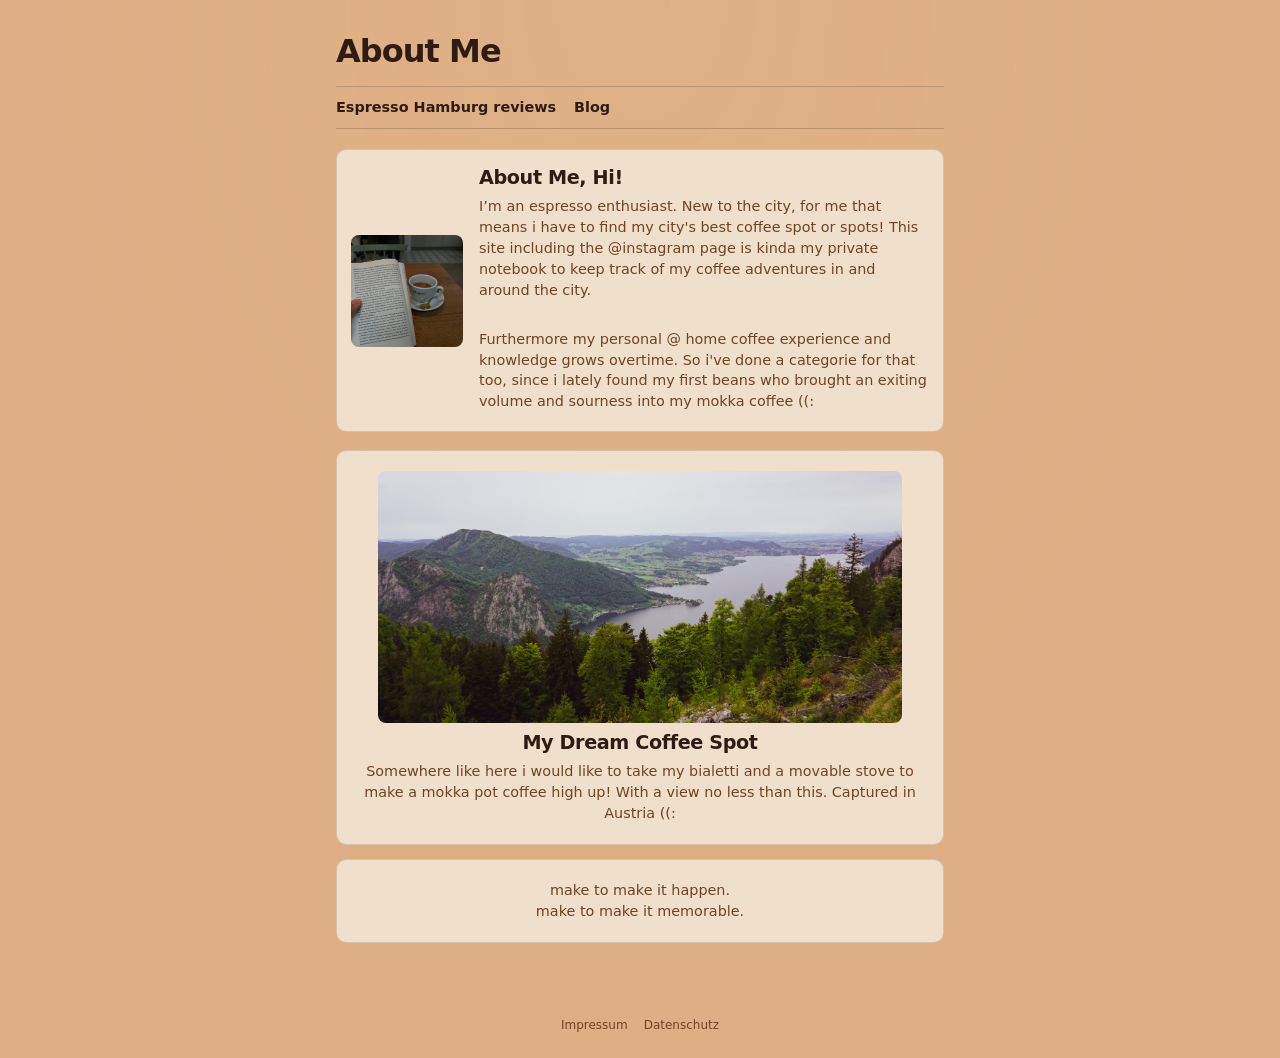
==== about.html @ 56ede1f7 "002 Big Boost, real progress" ====
<!DOCTYPE html>
<html lang="en">
<head>
<meta charset="utf-8">
<meta name="viewport" content="width=device-width, initial-scale=1, viewport-fit=cover">
<title>About Me · Espresso Hamburg reviews</title>
<link rel="stylesheet" href="assets/css/styles.css">
</head>
<body>
<main>
<header class="site-header">
<h1>About Me</h1>
<nav class="site-nav" aria-label="Main navigation">
<a href="index.html">Espresso Hamburg reviews</a>
<a href="blog.html">Blog</a>
</nav>
</header>

<section class="about-intro">
<img src="/assets/reviews/IMG_2531.JPG">
<div>
<h2>About Me, Hi!</h2>
<p>I’m an espresso enthusiast. New to the city, for me that means i have to find my city's best coffee spot or spots! This site including the @instagram page is kinda my private notebook to keep track of my coffee adventures in and around the city.</p>
<br><p>Furthermore my personal @ home coffee experience and knowledge grows overtime. So i've done a categorie for that too, since i lately found my first beans who brought an exiting volume and sourness into my mokka coffee ((:</p>
</div>
</section>

<section class="info-section">
<center><img src="/assets/reviews/IMG_4973 3.JPG">
<div>
<h2>My Dream Coffee Spot</h2>
<p>Somewhere like here i would like to take my bialetti and a movable stove to make a mokka pot coffee high up! With a view no less than this. Captured in Austria ((: </p></center>
</section>

<center>
<section class="info-section">
    <p> make to make it happen.<br> make to make it memorable.</p>
</section>
</center>

</main>
<footer class="site-footer">
<a href="impressum.html">Impressum</a>
<a href="datenschutz.html">Datenschutz</a>
</footer>
</body>
</html>
---- assets/css/styles.css ----
:root {
  color-scheme: light;
  --bg: #deaf84;
  --card: #f0dfca;
  --card-raised: #f6eadb;
  --ink: #2f1b12;
  --mute: #714423;
  --line: #97704f;
  --accent: #714423;
  --accent-soft: #e7d0b5;
  --crema: #43392f;
  --on: #f6eadb;

  box-sizing: border-box;
  padding-top: env(safe-area-inset-top, 0px);
  padding-bottom: env(safe-area-inset-bottom, 0px);
}

@media (prefers-color-scheme: dark) {
  :root:not([data-theme="light"]) {
    color-scheme: dark;
    --bg: #2f1b12;
    --card: #f0dfca;
    --card-raised: #f6eadb;
    --ink: #f0d8bf;
    --mute: #deaf84;
    --line: #714423;
    --accent: #deaf84;
    --accent-soft: #e7d0b5;
    --crema: #deaf84;
    --on: #2f1b12;
  }
}

:root[data-theme="dark"] {
  color-scheme: dark;
  --bg: #2f1b12;
  --card: #f0dfca;
  --card-raised: #f6eadb;
  --ink: #f0d8bf;
  --mute: #deaf84;
  --line: #714423;
  --accent: #deaf84;
  --accent-soft: #e7d0b5;
  --crema: #deaf84;
  --on: #2f1b12;
}

@media (prefers-color-scheme: dark) {
  :root:not([data-theme="light"]) :is(section, .about-intro) {
    --ink: #2f1b12;
    --mute: #714423;
    --line: #97704f;
    --accent: #714423;
    --accent-soft: #e7d0b5;
    --crema: #43392f;
    --on: #f6eadb;
    color: var(--ink);
  }
}

:root[data-theme="dark"] :is(section, .about-intro) {
  --ink: #2f1b12;
  --mute: #714423;
  --line: #97704f;
  --accent: #714423;
  --accent-soft: #e7d0b5;
  --crema: #43392f;
  --on: #f6eadb;
  color: var(--ink);
}

/* Base layout */
html {
  scroll-padding-top: env(safe-area-inset-top, 0px);
}

* {
  box-sizing: border-box;
}

body {
  position: relative;
  isolation: isolate;
  margin: 0;
  background: var(--bg);
  color: var(--ink);
  font-family:
    system-ui, -apple-system, BlinkMacSystemFont, "Segoe UI", sans-serif;
  line-height: 1.45;
}

body::before {
  position: fixed;
  z-index: -1;
  inset: 0;
  background: radial-gradient(
    ellipse at 50% 0%,
    rgb(240 216 191 / 28%),
    transparent 68%
  );
  content: "";
  opacity: 0.2;
  pointer-events: none;
  animation: background-breathe 3s ease-in-out infinite alternate;
}

@keyframes background-breathe {
  from {
    opacity: 0.15;
  }

  to {
    opacity: 0.95;
  }
}

@media (prefers-reduced-motion: reduce) {
  body::before {
    animation: none;
    opacity: 0.55;
  }
}

main {
  max-width: 640px;
  margin: 0 auto;
  padding: 20px 16px 60px;
}

h1 {
  margin: 8px 0 4px;
  font-size: clamp(1.7rem, 7vw, 2rem);
  font-weight: 600;
  letter-spacing: -0.03em;
}

.typing-title {
  position: relative;
  color: color-mix(in srgb, var(--ink) 38%, var(--bg));
}

.typing-title-reveal {
  position: absolute;
  inset: 0;
  color: var(--ink);
}

.typing-title-reveal span {
  opacity: 0;
  animation: title-word-lighten 1.3s ease-out forwards;
}

.typing-title-reveal span + span::before {
  content: " ";
  white-space: pre;
}

.typing-title-reveal span:nth-child(2) {
  animation-delay: 1.3s;
}

.typing-title-reveal span:nth-child(3) {
  animation-delay: 2.6s;
}

@keyframes title-word-lighten {
  0% {
    opacity: 0;
  }

  61.5%,
  100% {
    opacity: 1;
  }
}

@media (prefers-reduced-motion: reduce) {
  .typing-title {
    color: var(--ink);
  }

  .typing-title-reveal {
    color: var(--ink);
  }

  .typing-title-reveal span {
    animation: none;
    opacity: 1;
  }
}

.site-header {
  margin-bottom: 20px;
}

.site-nav {
  display: flex;
  flex-wrap: wrap;
  gap: 6px 18px;
  margin-top: 12px;
  padding: 10px 0;
  border-top: 1px solid rgb(67 57 47 / 24%);
  border-bottom: 1px solid rgb(67 57 47 / 24%);
}

.site-nav a,
.text-link {
  color: var(--ink);
  font-size: 0.9rem;
  font-weight: 600;
  text-decoration-color: transparent;
  text-underline-offset: 3px;
}

.site-nav a:hover,
.text-link:hover {
  text-decoration-color: currentColor;
}

.about-intro {
  display: flex;
  align-items: center;
  gap: 16px;
  margin-bottom: 18px;
  padding: 14px;
  border: 1px solid rgb(67 57 47 / 18%);
  border-radius: 10px;
  background: var(--card);
}

.about-intro img {
  flex: 0 0 112px;
  width: 112px;
  height: 112px;
  border-radius: 8px;
  object-fit: cover;
}

.about-intro h2 {
  margin-bottom: 4px;
}

.about-intro p {
  margin: 0 0 5px;
  color: var(--mute);
  font-size: 0.9rem;
}

.info-section img {
  flex: 0 0 84px;
  width: 524px;
  height: 252px;
  border-radius: 8px;
  object-fit: cover;
}

.info-section h2 {
  margin-bottom: 4px;
}

.info-section p {
  margin: 0 0 5px;
  color: var(--mute);
  font-size: 0.9rem;
}

.info-section {
  scroll-margin-top: 16px;
}

.info-section p:last-child {
  margin-bottom: 0;
}

.blog-post {
  margin-bottom: 14px;
}

.blog-post:last-child {
  margin-bottom: 0;
}

.blog-post h2 {
  margin-bottom: 4px;
}

.blog-subheading {
  margin: 0 0 14px;
  color: var(--mute);
  font-size: 1rem;
  font-style: italic;
  font-weight: 600;
}

.blog-image {
  display: block;
  width: 100%;
  max-height: 460px;
  margin: 0 0 16px;
  border-radius: 8px;
  object-fit: cover;
}

.blog-copy p:last-child {
  margin-bottom: 0;
}

.blog-byline {
  display: flex;
  flex-wrap: wrap;
  justify-content: space-between;
  gap: 8px 16px;
  margin-top: 20px;
  padding-top: 10px;
  border-top: 1px solid rgb(67 57 47 / 20%);
  color: var(--mute);
  font-size: 0.85rem;
}

.site-footer {
  display: flex;
  justify-content: center;
  gap: 16px;
  max-width: 640px;
  margin: 0 auto;
  padding: 0 16px 24px;
}

.site-footer a {
  color: var(--mute);
  font-size: 0.75rem;
  text-decoration-color: transparent;
  text-underline-offset: 3px;
}

.site-footer a:hover {
  color: var(--ink);
  text-decoration-color: currentColor;
}

.sub {
  margin: 0 0 20px;
  color: var(--mute);
}

.status {
  min-height: 1.45em;
  margin: -12px 0 12px;
  color: var(--mute);
  font-size: 0.9rem;
}

.status.error {
  color: #a32924;
}

section {
  margin-bottom: 14px;
  padding: 20px;
  border: 1px solid rgb(67 57 47 / 18%);
  border-radius: 10px;
  background: var(--card);
}

h2 {
  margin: 0 0 5px;
  font-size: 1.2rem;
  font-weight: 700;
  letter-spacing: -0.02em;
}

.w {
  color: var(--mute);
  font-size: 0.85rem;
  font-weight: 400;
}

/* Café details and rating controls */
label.f {
  display: block;
  margin-bottom: 10px;
  color: var(--mute);
  font-size: 0.85rem;
}

input[type="text"],
input[type="date"],
input[type="number"],
textarea {
  width: 100%;
  margin-top: 4px;
  padding: 9px 10px;
  border: 1px solid var(--line);
  border-radius: 8px;
  background: var(--bg);
  color: var(--ink);
  font: inherit;
}

.review-image {
  display: block;
  width: 100%;
  max-height: 420px;
  margin: 10px 0;
  border-radius: 10px;
  object-fit: cover;
}

.comparison-heading {
  margin-top: 18px;
}

.review-list {
  max-height: 24rem;
  overflow-y: auto;
  overscroll-behavior: contain;
  padding-right: 8px;
  scrollbar-color: var(--line) transparent;
}

.compare-picker {
  margin-top: 10px;
}

.compare-hint {
  margin: 0 0 8px;
  color: var(--mute);
  font-size: 0.85rem;
}

.compare-options {
  display: grid;
  gap: 1px;
  max-height: 14rem;
  overflow-y: auto;
  border: 1px solid var(--line);
  border-radius: 8px;
  background: var(--line);
  overscroll-behavior: contain;
  scrollbar-color: var(--line) transparent;
}

.compare-option {
  display: flex;
  align-items: center;
  gap: 9px;
  min-width: 0;
  padding: 8px 10px;
  background: var(--card-raised);
  cursor: pointer;
  font-size: 0.9rem;
}

.compare-option input {
  appearance: none;
  flex: 0 0 auto;
  width: 18px;
  height: 18px;
  margin: 0;
  border: 1px solid var(--line);
  border-radius: 50%;
  background: var(--card);
  cursor: pointer;
}

.compare-option input:checked {
  border-color: var(--accent);
  background: radial-gradient(circle, var(--on) 0 30%, transparent 36%),
    var(--accent);
}

.compare-option input:focus-visible {
  outline: 2px solid var(--crema);
  outline-offset: 2px;
}

.compare-name {
  flex: 1;
  overflow: hidden;
  text-overflow: ellipsis;
  white-space: nowrap;
}

.compare-detail {
  color: var(--mute);
  font-size: 0.8rem;
  font-variant-numeric: tabular-nums;
  white-space: nowrap;
}

.compare-actions {
  display: flex;
  align-items: center;
  justify-content: space-between;
  gap: 12px;
  margin-top: 10px;
}

.compare-count {
  color: var(--mute);
  font-size: 0.8rem;
}

.compare-button {
  padding: 8px 12px;
  font-size: 0.85rem;
}

.compare-button:disabled {
  opacity: 0.5;
  cursor: not-allowed;
}

[hidden] {
  display: none !important;
}

.row2 {
  display: grid;
  grid-template-columns: 1fr 1fr;
  gap: 10px;
}

.crit {
  padding: 10px 0;
  border-top: 1px solid var(--line);
}

.crit:first-of-type {
  border-top: 0;
}

.crit .n {
  font-weight: 600;
}

.crit .h {
  color: var(--mute);
  font-size: 0.8rem;
}

.scale {
  display: grid;
  grid-template-columns: repeat(5, 1fr);
  gap: 6px;
  margin-top: 6px;
}

.scale button,
.yn button {
  padding: 9px 0;
  border: 1px solid var(--line);
  border-radius: 8px;
  background: var(--bg);
  color: var(--ink);
  cursor: pointer;
  font: inherit;
}

.scale button[aria-pressed="true"],
.yn button[aria-pressed="true"] {
  border-color: var(--accent);
  background: var(--accent);
  color: var(--on);
  font-weight: 600;
}

.yn {
  display: grid;
  grid-template-columns: 1fr 1fr;
  gap: 6px;
  margin-top: 6px;
}

button:focus-visible,
input:focus-visible,
textarea:focus-visible {
  outline: 3px solid var(--crema);
  outline-offset: 2px;
}

/* Score and actions */
.total {
  position: sticky;
  bottom: calc(8px + env(safe-area-inset-bottom, 0px));
  display: flex;
  align-items: center;
  justify-content: space-between;
  gap: 12px;
  margin: 0 0 14px;
  padding: 12px 16px;
  border-radius: 14px;
  background: var(--ink);
  color: var(--bg);
}

.total b {
  color: var(--crema);
  font-size: 2rem;
  font-weight: 800;
}

.total span {
  font-size: 0.85rem;
}

.act {
  padding: 10px 14px;
  border: 0;
  border-radius: 8px;
  background: var(--crema);
  color: #1c1b1a;
  cursor: pointer;
  font: inherit;
  font-weight: 600;
}

.ghost {
  padding: 6px 10px;
  border: 1px solid var(--line);
  background: transparent;
  color: var(--mute);
  font-size: 0.8rem;
  font-weight: 400;
}

/* Saved cafés and reports */
.entry {
  display: flex;
  align-items: center;
  gap: 12px;
  padding: 10px 0;
  border-top: 1px solid var(--line);
}

.entry:first-child {
  border-top: 0;
}

.sc {
  flex: 0 0 4.5em;
  color: var(--accent);
  font-size: 1rem;
  font-variant-numeric: tabular-nums;
  font-weight: 650;
}

.entry .m {
  flex: 1;
  min-width: 0;
}

.entry .m div:first-child {
  font-weight: 600;
}

.entry .m div + div {
  color: var(--mute);
  font-size: 0.85rem;
}

.empty {
  color: var(--mute);
}

details.entry {
  display: block;
  padding: 0;
  border-top: 1px solid var(--line);
}

details.entry:first-child {
  border-top: 0;
}

details.entry > summary {
  display: flex;
  align-items: center;
  gap: 10px;
  padding: 8px 0;
  cursor: pointer;
  list-style: none;
}

details.entry > summary::-webkit-details-marker {
  display: none;
}

.rep {
  padding: 4px 0 14px;
}

.gh {
  display: flex;
  justify-content: space-between;
  margin-top: 12px;
  font-weight: 600;
}

.bar {
  height: 6px;
  margin: 4px 0 6px;
  border-radius: 3px;
  background: var(--line);
}

.bar i {
  display: block;
  height: 100%;
  border-radius: 3px;
  background: var(--accent);
}

.ln {
  display: flex;
  justify-content: space-between;
  padding: 2px 0;
  color: var(--mute);
  font-size: 0.9rem;
}

.ln b {
  color: var(--ink);
  font-weight: 600;
}

/* Café comparison table */
.tw {
  max-width: 100%;
  margin-top: 8px;
  padding-bottom: 4px;
  overflow-x: auto;
  scrollbar-color: var(--line) transparent;
}

table {
  min-width: 100%;
  border-collapse: collapse;
  font-size: 0.85rem;
}

th,
td {
  padding: 9px 11px;
  border-bottom: 1px solid rgb(67 57 47 / 16%);
  text-align: center;
  white-space: nowrap;
}

th {
  background: var(--card-raised);
  color: var(--mute);
  font-size: 0.8rem;
  font-weight: 600;
}

td {
  background: var(--card-raised);
}

th:first-child,
td:first-child {
  position: sticky;
  left: 0;
  text-align: left;
}

th:first-child {
  background: var(--card-raised);
}

td:first-child {
  font-weight: 500;
}

tr.g td {
  background: var(--accent-soft);
  color: var(--ink);
  font-weight: 600;
}

tr:last-child td {
  border-bottom: 0;
}

@media (max-width: 520px) {
  section {
    padding: 16px;
    border-radius: 8px;
  }

  .about-intro {
    align-items: flex-start;
    gap: 12px;
  }

  .about-intro img {
    flex-basis: 68px;
    width: 68px;
    height: 68px;
  }

  th,
  td {
    padding: 8px 9px;
  }
}
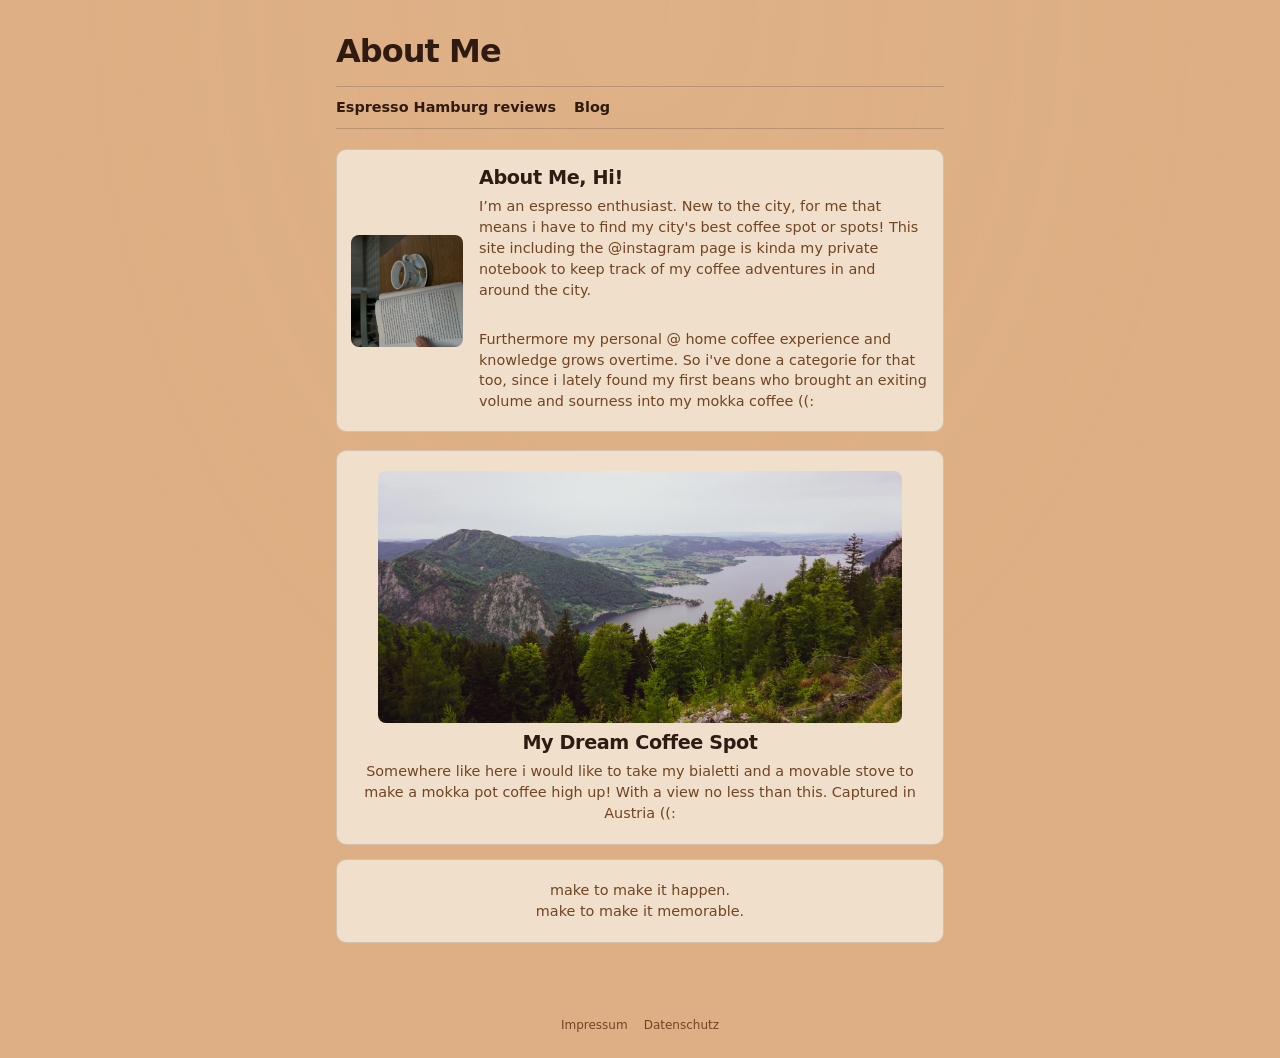
==== commit 7e169f5b: "003 - evolving big time, getting there a first version for public" ====
--- a/about.html
+++ b/about.html
@@ -17,7 +17,7 @@
 </header>
 
 <section class="about-intro">
-<img src="/assets/reviews/IMG_2531.JPG">
+<img src="/assets/reviews/IMG_2531.webp">
 <div>
 <h2>About Me, Hi!</h2>
 <p>I’m an espresso enthusiast. New to the city, for me that means i have to find my city's best coffee spot or spots! This site including the @instagram page is kinda my private notebook to keep track of my coffee adventures in and around the city.</p>
@@ -26,7 +26,7 @@
 </section>
 
 <section class="info-section">
-<center><img src="/assets/reviews/IMG_4973 3.JPG">
+<center><img src="/assets/reviews/IMG_4973 3.webp">
 <div>
 <h2>My Dream Coffee Spot</h2>
 <p>Somewhere like here i would like to take my bialetti and a movable stove to make a mokka pot coffee high up! With a view no less than this. Captured in Austria ((: </p></center>
--- a/assets/css/styles.css
+++ b/assets/css/styles.css
@@ -218,6 +218,21 @@
   text-decoration-color: currentColor;
 }
 
+.disclaimer {
+  margin-bottom: 12px;
+  padding: 9px 12px;
+  border: 1px solid rgb(67 57 47 / 18%);
+  border-radius: 8px;
+  background: var(--card);
+}
+
+.disclaimer p {
+  margin: 0;
+  color: #714423;
+  font-size: 0.82rem;
+  text-align: center;
+}
+
 .about-intro {
   display: flex;
   align-items: center;
@@ -274,11 +289,27 @@
 }
 
 .blog-post {
+  position: relative;
   margin-bottom: 14px;
+  padding-bottom: 24px;
+}
+
+.blog-post::after {
+  position: absolute;
+  right: 20%;
+  bottom: 0;
+  left: 20%;
+  border-top: 3px double var(--accent);
+  content: "";
 }
 
 .blog-post:last-child {
   margin-bottom: 0;
+  padding-bottom: 0;
+}
+
+.blog-post:last-child::after {
+  display: none;
 }
 
 .blog-post h2 {
@@ -300,6 +331,61 @@
   margin: 0 0 16px;
   border-radius: 8px;
   object-fit: cover;
+}
+
+.blog-gallery {
+  overflow: hidden;
+  background: #fff;
+  touch-action: pan-y;
+}
+
+.blog-gallery-track {
+  display: flex;
+  width: 100%;
+  transition: transform 900ms cubic-bezier(0.45, 0, 0.2, 1);
+  will-change: transform;
+}
+
+.blog-gallery-track.no-transition {
+  transition: none;
+}
+
+.blog-gallery:focus-visible {
+  outline: 2px solid var(--accent);
+  outline-offset: 3px;
+}
+
+.blog-gallery-slide {
+  flex: 0 0 100%;
+}
+
+.blog-gallery .blog-gallery-image {
+  display: block;
+  width: 100%;
+  height: auto;
+  max-height: 460px;
+  margin: 0 auto;
+  border-radius: 8px 8px 0 0;
+  object-fit: contain;
+}
+
+.blog-gallery-controls {
+  display: flex;
+  align-items: center;
+  justify-content: center;
+  margin-bottom: 16px;
+}
+
+.blog-gallery-count {
+  color: var(--mute);
+  font-size: 0.9rem;
+  font-variant-numeric: tabular-nums;
+}
+
+@media (prefers-reduced-motion: reduce) {
+  .blog-gallery-track {
+    transition: none;
+  }
 }
 
 .blog-copy p:last-child {
@@ -400,9 +486,9 @@
 
 .review-image {
   display: block;
-  width: 100%;
-  max-height: 420px;
-  margin: 10px 0;
+  width: min(100%, 240px);
+  aspect-ratio: 3 / 4;
+  margin: 10px auto;
   border-radius: 10px;
   object-fit: cover;
 }
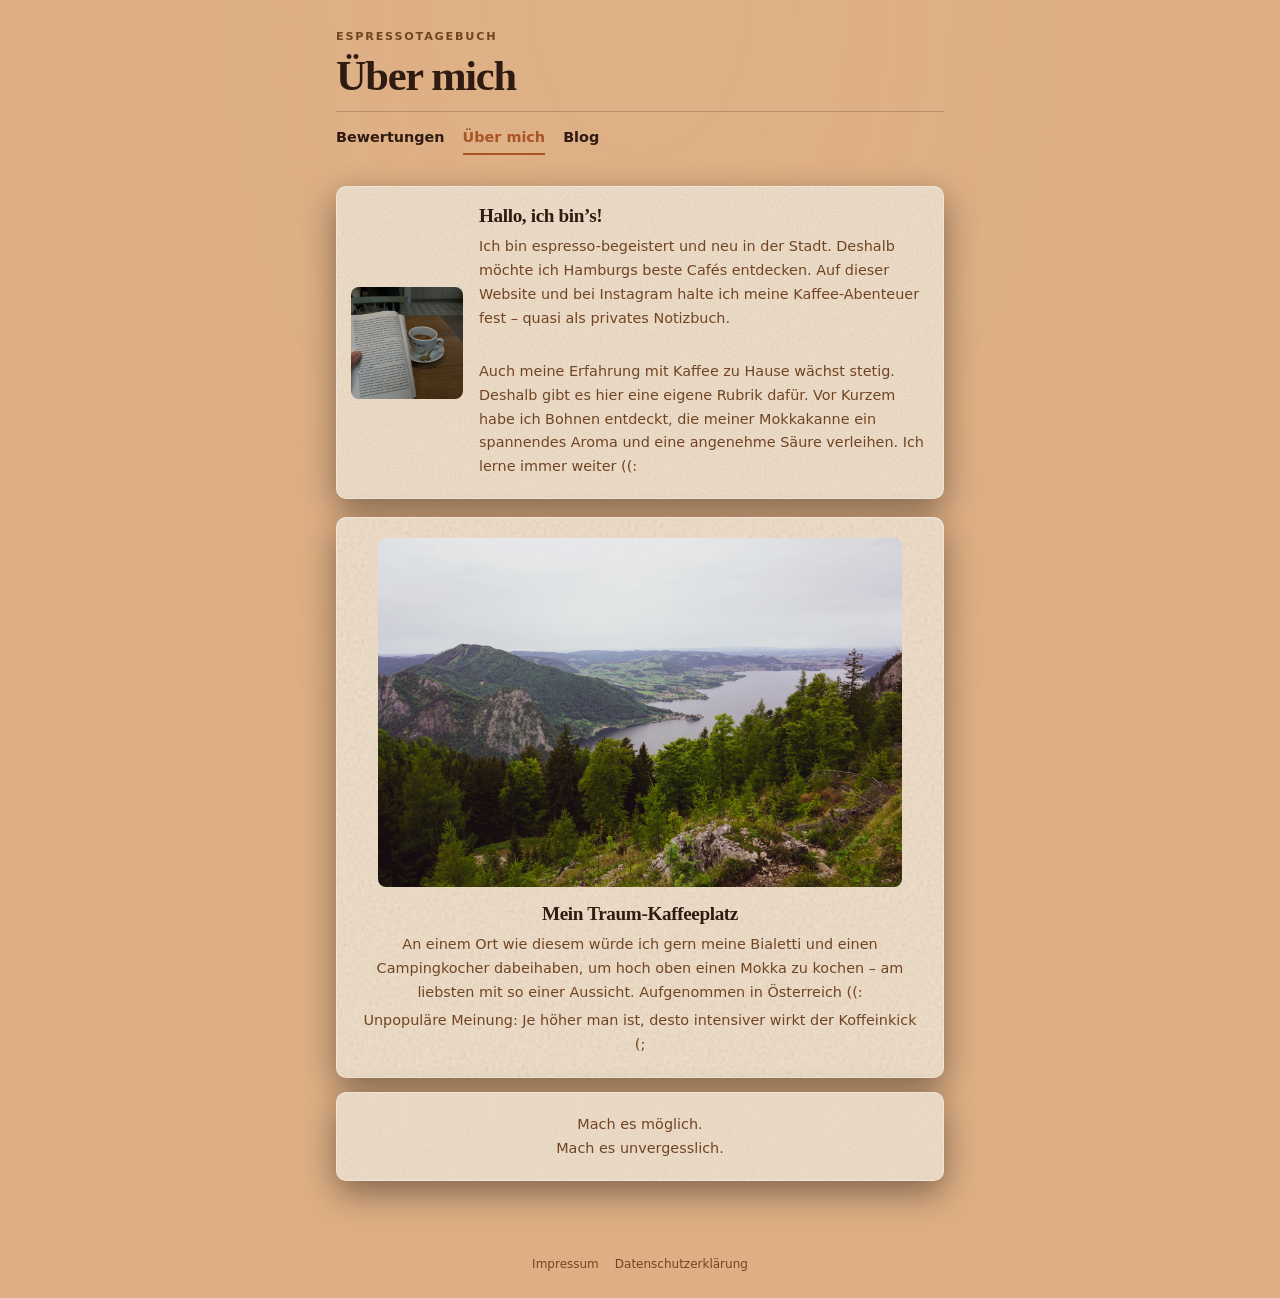
==== commit 97a7e806: "004 - adding real visuality and translating to german, not correct yet" ====
--- a/about.html
+++ b/about.html
@@ -1,47 +1,52 @@
 <!DOCTYPE html>
-<html lang="en">
+<html lang="de">
 <head>
 <meta charset="utf-8">
 <meta name="viewport" content="width=device-width, initial-scale=1, viewport-fit=cover">
-<title>About Me · Espresso Hamburg reviews</title>
+<title>Über mich · Espresso-Bewertungen aus Hamburg</title>
+<link rel="icon" type="image/svg+xml" href="assets/espresso.svg?v=20261008-2301" sizes="any">
+<link rel="icon" type="image/png" href="assets/espresso.png?v=20261008-2301" sizes="128x128">
 <link rel="stylesheet" href="assets/css/styles.css">
 </head>
 <body>
 <main>
 <header class="site-header">
-<h1>About Me</h1>
-<nav class="site-nav" aria-label="Main navigation">
-<a href="index.html">Espresso Hamburg reviews</a>
+<p class="eyebrow">Espressotagebuch</p>
+<h1>Über mich</h1>
+<nav class="site-nav" aria-label="Hauptnavigation">
+<a href="index.html">Bewertungen</a>
+<a href="about.html" aria-current="page">Über mich</a>
 <a href="blog.html">Blog</a>
 </nav>
 </header>
 
 <section class="about-intro">
-<img src="/assets/reviews/IMG_2531.webp">
+<img src="/assets/reviews/IMG_2531.webp" alt="Kaffeepackung">
 <div>
-<h2>About Me, Hi!</h2>
-<p>I’m an espresso enthusiast. New to the city, for me that means i have to find my city's best coffee spot or spots! This site including the @instagram page is kinda my private notebook to keep track of my coffee adventures in and around the city.</p>
-<br><p>Furthermore my personal @ home coffee experience and knowledge grows overtime. So i've done a categorie for that too, since i lately found my first beans who brought an exiting volume and sourness into my mokka coffee ((:</p>
+<h2>Hallo, ich bin’s!</h2>
+<p>Ich bin espresso-begeistert und neu in der Stadt. Deshalb möchte ich Hamburgs beste Cafés entdecken. Auf dieser Website und bei Instagram halte ich meine Kaffee-Abenteuer fest – quasi als privates Notizbuch.</p>
+<br><p>Auch meine Erfahrung mit Kaffee zu Hause wächst stetig. Deshalb gibt es hier eine eigene Rubrik dafür. Vor Kurzem habe ich Bohnen entdeckt, die meiner Mokkakanne ein spannendes Aroma und eine angenehme Säure verleihen. Ich lerne immer weiter ((:</p>
 </div>
 </section>
 
 <section class="info-section">
 <center><img src="/assets/reviews/IMG_4973 3.webp">
 <div>
-<h2>My Dream Coffee Spot</h2>
-<p>Somewhere like here i would like to take my bialetti and a movable stove to make a mokka pot coffee high up! With a view no less than this. Captured in Austria ((: </p></center>
+<h2>Mein Traum-Kaffeeplatz</h2>
+<p>An einem Ort wie diesem würde ich gern meine Bialetti und einen Campingkocher dabeihaben, um hoch oben einen Mokka zu kochen – am liebsten mit so einer Aussicht. Aufgenommen in Österreich ((:</p>
+<p> </p><p>Unpopuläre Meinung: Je höher man ist, desto intensiver wirkt der Koffeinkick (;</p></center>
 </section>
 
 <center>
 <section class="info-section">
-    <p> make to make it happen.<br> make to make it memorable.</p>
+    <p>Mach es möglich.<br>Mach es unvergesslich.</p>
 </section>
 </center>
 
 </main>
 <footer class="site-footer">
 <a href="impressum.html">Impressum</a>
-<a href="datenschutz.html">Datenschutz</a>
+<a href="datenschutz.html">Datenschutzerklärung</a>
 </footer>
 </body>
 </html>
--- a/assets/css/styles.css
+++ b/assets/css/styles.css
@@ -6,7 +6,7 @@
   --ink: #2f1b12;
   --mute: #714423;
   --line: #97704f;
-  --accent: #714423;
+  --accent: #a95424;
   --accent-soft: #e7d0b5;
   --crema: #43392f;
   --on: #f6eadb;
@@ -25,7 +25,7 @@
     --ink: #f0d8bf;
     --mute: #deaf84;
     --line: #714423;
-    --accent: #deaf84;
+    --accent: #a95424;
     --accent-soft: #e7d0b5;
     --crema: #deaf84;
     --on: #2f1b12;
@@ -40,7 +40,7 @@
   --ink: #f0d8bf;
   --mute: #deaf84;
   --line: #714423;
-  --accent: #deaf84;
+  --accent: #a95424;
   --accent-soft: #e7d0b5;
   --crema: #deaf84;
   --on: #2f1b12;
@@ -51,7 +51,7 @@
     --ink: #2f1b12;
     --mute: #714423;
     --line: #97704f;
-    --accent: #714423;
+    --accent: #a95424;
     --accent-soft: #e7d0b5;
     --crema: #43392f;
     --on: #f6eadb;
@@ -63,7 +63,7 @@
   --ink: #2f1b12;
   --mute: #714423;
   --line: #97704f;
-  --accent: #714423;
+  --accent: #a95424;
   --accent-soft: #e7d0b5;
   --crema: #43392f;
   --on: #f6eadb;
@@ -87,7 +87,8 @@
   color: var(--ink);
   font-family:
     system-ui, -apple-system, BlinkMacSystemFont, "Segoe UI", sans-serif;
-  line-height: 1.45;
+  font-weight: 350;
+  line-height: 1.55;
 }
 
 body::before {
@@ -130,14 +131,29 @@
 
 h1 {
   margin: 8px 0 4px;
-  font-size: clamp(1.7rem, 7vw, 2rem);
+  font-family: "Iowan Old Style", "Palatino Linotype", "Book Antiqua", Georgia, serif;
+  font-size: clamp(2.15rem, 6.6vw, 2.65rem);
   font-weight: 600;
   letter-spacing: -0.03em;
+  line-height: 1.08;
+}
+
+h2 {
+  font-family: "Iowan Old Style", "Palatino Linotype", "Book Antiqua", Georgia, serif;
 }
 
 .typing-title {
   position: relative;
   color: color-mix(in srgb, var(--ink) 38%, var(--bg));
+}
+
+.eyebrow {
+  margin: 8px 0 2px;
+  color: var(--mute);
+  font-size: 0.7rem;
+  font-weight: 700;
+  letter-spacing: 0.16em;
+  text-transform: uppercase;
 }
 
 .typing-title-reveal {
@@ -201,21 +217,57 @@
   margin-top: 12px;
   padding: 10px 0;
   border-top: 1px solid rgb(67 57 47 / 24%);
-  border-bottom: 1px solid rgb(67 57 47 / 24%);
-}
-
-.site-nav a,
-.text-link {
+  border-bottom: 1px solid rgb(222 175 132 / 38%);
+}
+
+.site-nav a {
+  position: relative;
+  padding: 4px 0 7px;
   color: var(--ink);
   font-size: 0.9rem;
   font-weight: 600;
-  text-decoration-color: transparent;
+  text-decoration: none;
+}
+
+.site-nav a::after {
+  position: absolute;
+  right: 0;
+  bottom: 0;
+  left: 0;
+  height: 2px;
+  transform: scaleX(0);
+  transform-origin: left;
+  background: var(--accent);
+  content: "";
+  transition: transform 160ms ease;
+}
+
+.site-nav a:hover::after,
+.site-nav a[aria-current="page"]::after {
+  transform: scaleX(1);
+}
+
+.site-nav a:hover,
+.site-nav a[aria-current="page"] {
+  color: var(--accent);
+}
+
+.text-link {
+  color: var(--accent);
+  font-size: 0.9rem;
+  font-weight: 600;
+  text-decoration-color: currentColor;
   text-underline-offset: 3px;
 }
 
-.site-nav a:hover,
 .text-link:hover {
+  color: var(--ink);
   text-decoration-color: currentColor;
+}
+
+.text-link::after {
+  content: " →";
+  text-decoration: none;
 }
 
 .disclaimer {
@@ -245,9 +297,10 @@
 }
 
 .about-intro img {
-  flex: 0 0 112px;
-  width: 112px;
-  height: 112px;
+  flex: 0 0 clamp(68px, 18vw, 112px);
+  width: clamp(68px, 18vw, 112px);
+  height: clamp(68px, 18vw, 112px);
+  aspect-ratio: 1;
   border-radius: 8px;
   object-fit: cover;
 }
@@ -260,14 +313,19 @@
   margin: 0 0 5px;
   color: var(--mute);
   font-size: 0.9rem;
+  line-height: 1.65;
+  font-weight: 350;
 }
 
 .info-section img {
-  flex: 0 0 84px;
-  width: 524px;
-  height: 252px;
+  display: block;
+  width: 100%;
+  max-width: 524px;
+  max-height: min(65vh, 460px);
+  height: auto;
+  margin: 0 auto 12px;
   border-radius: 8px;
-  object-fit: cover;
+  object-fit: contain;
 }
 
 .info-section h2 {
@@ -278,6 +336,8 @@
   margin: 0 0 5px;
   color: var(--mute);
   font-size: 0.9rem;
+  line-height: 1.65;
+  font-weight: 350;
 }
 
 .info-section {
@@ -327,10 +387,11 @@
 .blog-image {
   display: block;
   width: 100%;
-  max-height: 460px;
+  max-height: min(65vh, 460px);
+  height: auto;
   margin: 0 0 16px;
   border-radius: 8px;
-  object-fit: cover;
+  object-fit: contain;
 }
 
 .blog-gallery {
@@ -363,7 +424,7 @@
   display: block;
   width: 100%;
   height: auto;
-  max-height: 460px;
+  max-height: min(65vh, 460px);
   margin: 0 auto;
   border-radius: 8px 8px 0 0;
   object-fit: contain;
@@ -421,7 +482,7 @@
 }
 
 .site-footer a:hover {
-  color: var(--ink);
+  color: var(--accent);
   text-decoration-color: currentColor;
 }
 
@@ -449,6 +510,14 @@
   background: var(--card);
 }
 
+:is(.disclaimer, .about-intro, section) {
+  border-color: rgb(255 255 255 / 32%);
+  background-color: var(--card);
+  background-image: url("data:image/svg+xml,%3Csvg xmlns='http://www.w3.org/2000/svg' viewBox='0 0 180 180'%3E%3Cfilter id='n'%3E%3CfeTurbulence type='fractalNoise' baseFrequency='.85' numOctaves='3' stitchTiles='stitch'/%3E%3CfeColorMatrix type='saturate' values='0'/%3E%3CfeComponentTransfer%3E%3CfeFuncA type='table' tableValues='0 .24'/%3E%3C/feComponentTransfer%3E%3C/filter%3E%3Crect width='100%25' height='100%25' filter='url(%23n)'/%3E%3C/svg%3E");
+  background-blend-mode: multiply;
+  box-shadow: 0 12px 34px rgb(0 0 0 / 42%);
+}
+
 h2 {
   margin: 0 0 5px;
   font-size: 1.2rem;
@@ -460,6 +529,7 @@
   color: var(--mute);
   font-size: 0.85rem;
   font-weight: 400;
+  line-height: 1.65;
 }
 
 /* Café details and rating controls */
@@ -486,8 +556,9 @@
 
 .review-image {
   display: block;
-  width: min(100%, 240px);
+  width: min(100%, 240px, 45vh);
   aspect-ratio: 3 / 4;
+  height: auto;
   margin: 10px auto;
   border-radius: 10px;
   object-fit: cover;
@@ -682,7 +753,7 @@
 }
 
 .total b {
-  color: var(--crema);
+  color: var(--accent);
   font-size: 2rem;
   font-weight: 800;
 }
@@ -695,8 +766,8 @@
   padding: 10px 14px;
   border: 0;
   border-radius: 8px;
-  background: var(--crema);
-  color: #1c1b1a;
+  background: var(--accent);
+  color: #fff8ec;
   cursor: pointer;
   font: inherit;
   font-weight: 600;
@@ -704,9 +775,9 @@
 
 .ghost {
   padding: 6px 10px;
-  border: 1px solid var(--line);
+  border: 1px solid var(--accent);
   background: transparent;
-  color: var(--mute);
+  color: var(--accent);
   font-size: 0.8rem;
   font-weight: 400;
 }
@@ -725,11 +796,21 @@
 }
 
 .sc {
-  flex: 0 0 4.5em;
-  color: var(--accent);
-  font-size: 1rem;
+  display: grid;
+  flex: 0 0 5.2em;
+  width: 5.2em;
+  height: 5.2em;
+  place-items: center;
+  border: 3px solid rgb(255 255 255 / 28%);
+  border-radius: 50%;
+  background: var(--accent);
+  box-shadow: 0 3px 8px rgb(47 27 18 / 22%);
+  color: #fff8ec;
+  font-size: 0.78rem;
   font-variant-numeric: tabular-nums;
-  font-weight: 650;
+  font-weight: 750;
+  line-height: 1;
+  text-align: center;
 }
 
 .entry .m {
@@ -741,9 +822,26 @@
   font-weight: 600;
 }
 
-.entry .m div + div {
+.entry-name {
+  margin-bottom: 5px;
+}
+
+.entry-meta {
+  display: flex;
+  flex-wrap: wrap;
+  gap: 4px 6px;
+}
+
+.entry-chip {
+  display: inline-flex;
+  align-items: center;
+  padding: 2px 7px;
+  border: 1px solid rgb(113 68 35 / 22%);
+  border-radius: 999px;
+  background: var(--card-raised);
   color: var(--mute);
   font-size: 0.85rem;
+  font-variant-numeric: tabular-nums;
 }
 
 .empty {
@@ -764,9 +862,22 @@
   display: flex;
   align-items: center;
   gap: 10px;
-  padding: 8px 0;
+  margin: 4px 0;
+  padding: 10px 8px;
+  border-radius: 10px;
+  background: var(--card);
   cursor: pointer;
   list-style: none;
+  transition:
+    background-color 160ms ease,
+    box-shadow 160ms ease,
+    transform 160ms ease;
+}
+
+details.entry > summary:hover {
+  transform: translateY(-2px);
+  background: var(--card-raised);
+  box-shadow: 0 5px 14px rgb(47 27 18 / 16%);
 }
 
 details.entry > summary::-webkit-details-marker {
@@ -866,6 +977,10 @@
   font-weight: 600;
 }
 
+a {
+  text-decoration-color: color-mix(in srgb, var(--accent) 55%, transparent);
+}
+
 tr:last-child td {
   border-bottom: 0;
 }
@@ -881,12 +996,6 @@
     gap: 12px;
   }
 
-  .about-intro img {
-    flex-basis: 68px;
-    width: 68px;
-    height: 68px;
-  }
-
   th,
   td {
     padding: 8px 9px;
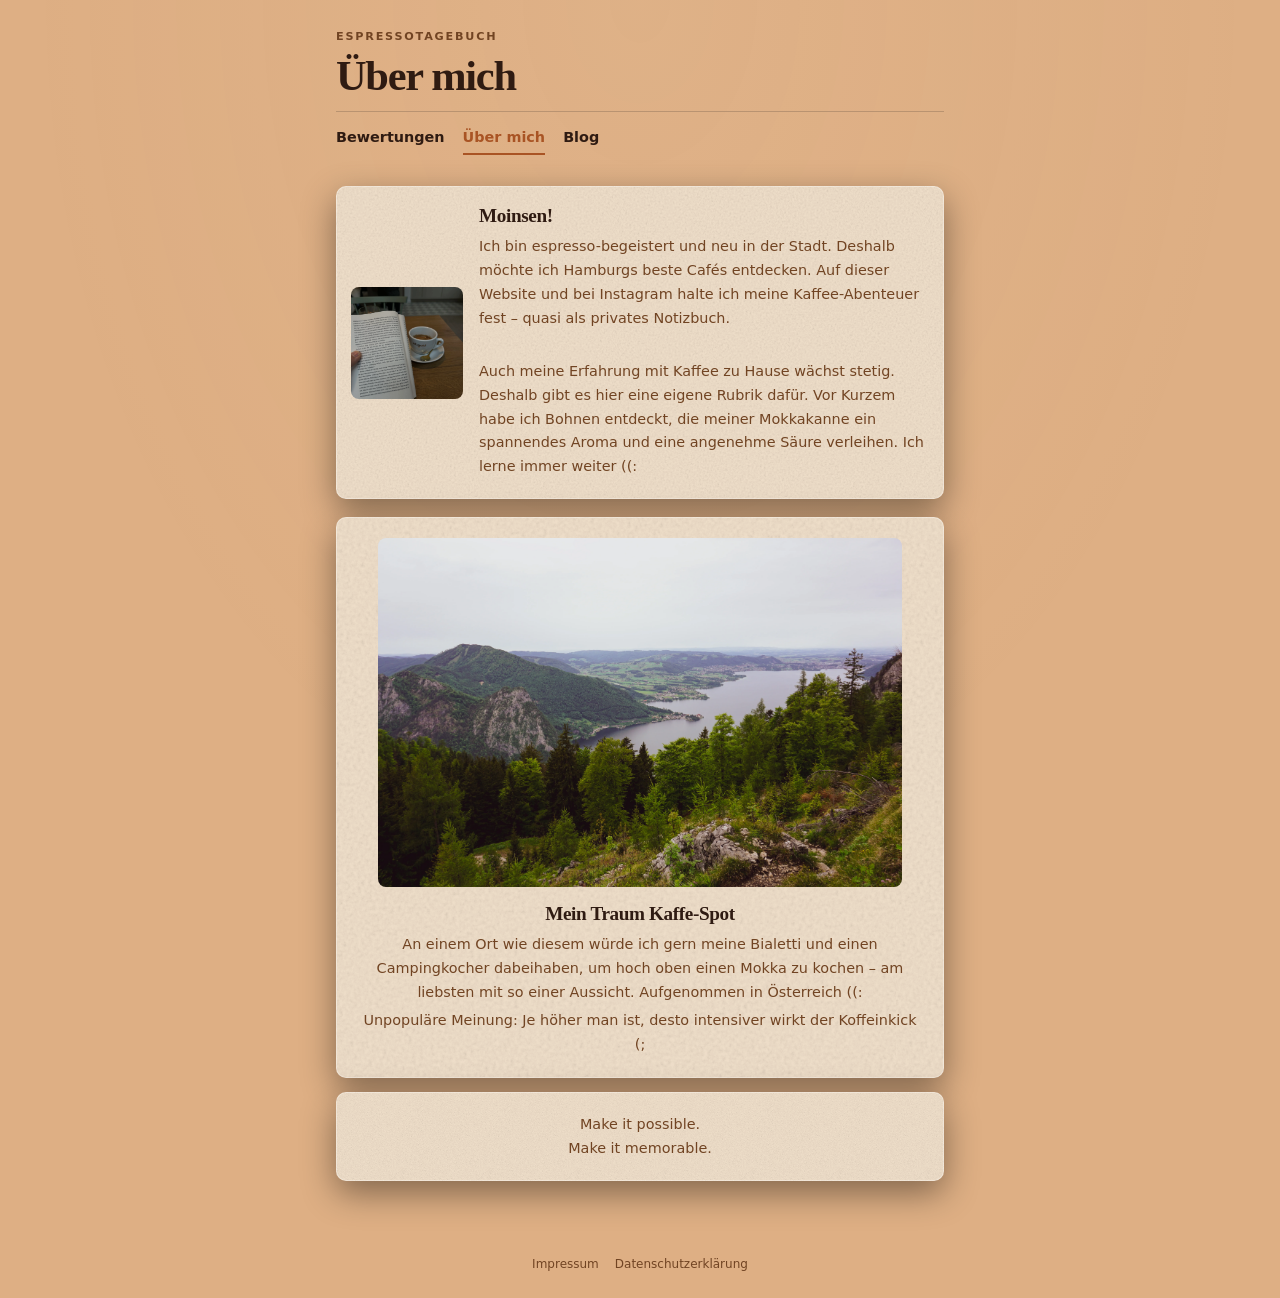
==== commit 55660f44: "005 Impressum + Datenschutz update and added review" ====
--- a/about.html
+++ b/about.html
@@ -23,7 +23,7 @@
 <section class="about-intro">
 <img src="/assets/reviews/IMG_2531.webp" alt="Kaffeepackung">
 <div>
-<h2>Hallo, ich bin’s!</h2>
+<h2>Moinsen!</h2>
 <p>Ich bin espresso-begeistert und neu in der Stadt. Deshalb möchte ich Hamburgs beste Cafés entdecken. Auf dieser Website und bei Instagram halte ich meine Kaffee-Abenteuer fest – quasi als privates Notizbuch.</p>
 <br><p>Auch meine Erfahrung mit Kaffee zu Hause wächst stetig. Deshalb gibt es hier eine eigene Rubrik dafür. Vor Kurzem habe ich Bohnen entdeckt, die meiner Mokkakanne ein spannendes Aroma und eine angenehme Säure verleihen. Ich lerne immer weiter ((:</p>
 </div>
@@ -32,14 +32,14 @@
 <section class="info-section">
 <center><img src="/assets/reviews/IMG_4973 3.webp">
 <div>
-<h2>Mein Traum-Kaffeeplatz</h2>
+<h2>Mein Traum Kaffe-Spot</h2>
 <p>An einem Ort wie diesem würde ich gern meine Bialetti und einen Campingkocher dabeihaben, um hoch oben einen Mokka zu kochen – am liebsten mit so einer Aussicht. Aufgenommen in Österreich ((:</p>
 <p> </p><p>Unpopuläre Meinung: Je höher man ist, desto intensiver wirkt der Koffeinkick (;</p></center>
 </section>
 
 <center>
 <section class="info-section">
-    <p>Mach es möglich.<br>Mach es unvergesslich.</p>
+    <p>Make it possible.<br>Make it memorable.</p>
 </section>
 </center>
 
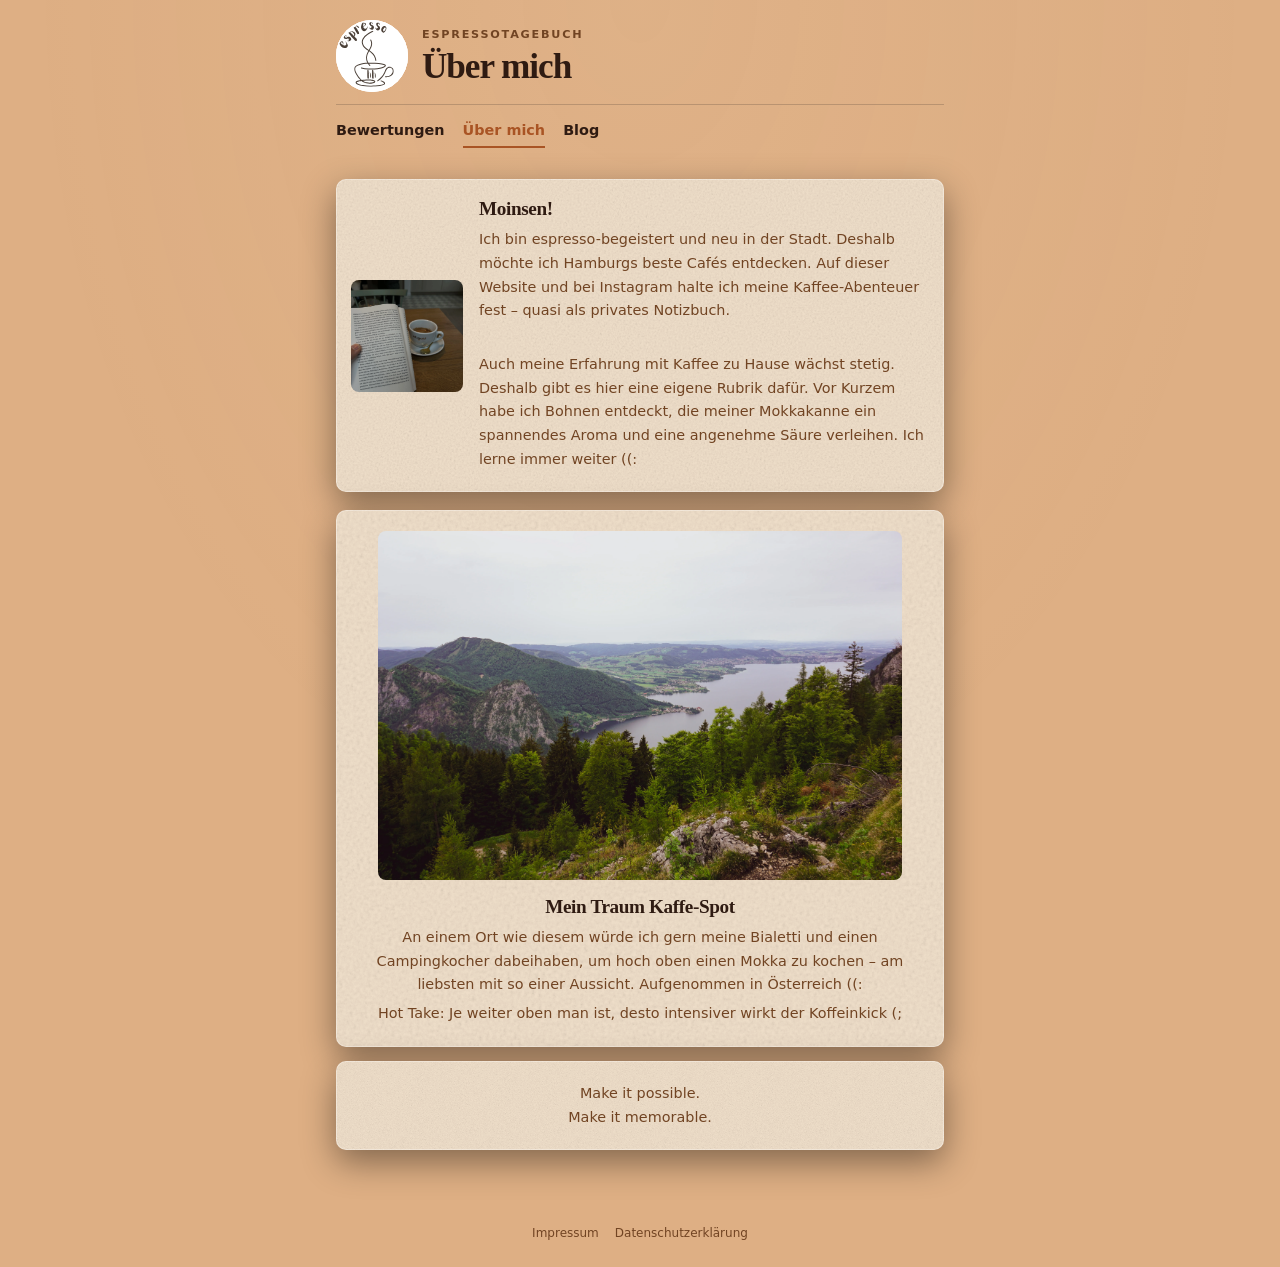
==== commit 0ec34ced: "006 - redesining reviews and adding logo - when first café review editited into .json then ready to " ====
--- a/about.html
+++ b/about.html
@@ -11,8 +11,13 @@
 <body>
 <main>
 <header class="site-header">
+<div class="site-brand">
+<a class="site-logo" href="index.html" aria-label="Zur Startseite: Espresso aus Hamburg"><img src="assets/espresso.svg" alt=""></a>
+<div class="site-brand-copy">
 <p class="eyebrow">Espressotagebuch</p>
 <h1>Über mich</h1>
+</div>
+</div>
 <nav class="site-nav" aria-label="Hauptnavigation">
 <a href="index.html">Bewertungen</a>
 <a href="about.html" aria-current="page">Über mich</a>
@@ -34,7 +39,7 @@
 <div>
 <h2>Mein Traum Kaffe-Spot</h2>
 <p>An einem Ort wie diesem würde ich gern meine Bialetti und einen Campingkocher dabeihaben, um hoch oben einen Mokka zu kochen – am liebsten mit so einer Aussicht. Aufgenommen in Österreich ((:</p>
-<p> </p><p>Unpopuläre Meinung: Je höher man ist, desto intensiver wirkt der Koffeinkick (;</p></center>
+<p> </p><p>Hot Take: Je weiter oben man ist, desto intensiver wirkt der Koffeinkick (;</p></center>
 </section>
 
 <center>
--- a/assets/css/styles.css
+++ b/assets/css/styles.css
@@ -160,6 +160,7 @@
   position: absolute;
   inset: 0;
   color: var(--ink);
+  white-space: nowrap;
 }
 
 .typing-title-reveal span {
@@ -208,6 +209,42 @@
 
 .site-header {
   margin-bottom: 20px;
+}
+
+.site-brand {
+  display: flex;
+  align-items: center;
+  gap: 14px;
+}
+
+.site-logo {
+  display: block;
+  flex: 0 0 72px;
+  width: 72px;
+  height: 72px;
+  border-radius: 50%;
+  overflow: hidden;
+  background: #fff;
+}
+
+.site-logo img {
+  display: block;
+  width: 100%;
+  height: 100%;
+  object-fit: contain;
+}
+
+.site-brand-copy {
+  min-width: 0;
+}
+
+.site-brand-copy .eyebrow {
+  margin: 0 0 4px;
+}
+
+.site-brand-copy h1 {
+  margin: 0;
+  font-size: clamp(1.6rem, 5vw, 2.2rem);
 }
 
 .site-nav {
@@ -250,6 +287,22 @@
 .site-nav a:hover,
 .site-nav a[aria-current="page"] {
   color: var(--accent);
+}
+
+@media (max-width: 380px) {
+  .site-brand {
+    gap: 10px;
+  }
+
+  .site-brand-copy h1 {
+    font-size: clamp(1.1rem, 5.5vw, 1.3rem);
+  }
+
+  .site-logo {
+    flex-basis: 60px;
+    width: 60px;
+    height: 60px;
+  }
 }
 
 .text-link {
@@ -569,11 +622,8 @@
 }
 
 .review-list {
-  max-height: 24rem;
-  overflow-y: auto;
-  overscroll-behavior: contain;
-  padding-right: 8px;
-  scrollbar-color: var(--line) transparent;
+  display: grid;
+  gap: 8px;
 }
 
 .compare-picker {
@@ -783,109 +833,123 @@
 }
 
 /* Saved cafés and reports */
-.entry {
+.empty {
+  color: var(--mute);
+}
+
+details.entry {
+  overflow: hidden;
+  display: block;
+  border: 1px solid rgb(67 57 47 / 16%);
+  border-radius: 10px;
+  background: var(--card-raised);
+}
+
+details.entry > summary {
   display: flex;
   align-items: center;
   gap: 12px;
-  padding: 10px 0;
-  border-top: 1px solid var(--line);
-}
-
-.entry:first-child {
-  border-top: 0;
-}
-
-.sc {
-  display: grid;
-  flex: 0 0 5.2em;
-  width: 5.2em;
-  height: 5.2em;
-  place-items: center;
-  border: 3px solid rgb(255 255 255 / 28%);
-  border-radius: 50%;
-  background: var(--accent);
-  box-shadow: 0 3px 8px rgb(47 27 18 / 22%);
-  color: #fff8ec;
+  min-height: 76px;
+  padding: 10px 14px;
+  cursor: pointer;
+  list-style: none;
+  transition: background-color 160ms ease;
+}
+
+details.entry > summary:hover {
+  background: var(--card-raised);
+}
+
+details.entry > summary::-webkit-details-marker {
+  display: none;
+}
+
+details.entry > summary::after {
+  flex: 0 0 8px;
+  width: 8px;
+  height: 8px;
+  margin-left: 2px;
+  transform: rotate(45deg) translateY(-2px);
+  border-right: 1.5px solid var(--mute);
+  border-bottom: 1.5px solid var(--mute);
+  content: "";
+  transition: transform 160ms ease;
+}
+
+details.entry[open] > summary {
+  border-bottom: 1px solid rgb(67 57 47 / 16%);
+}
+
+details.entry[open] > summary::after {
+  transform: rotate(225deg) translate(-2px, -1px);
+}
+
+.entry-thumb {
+  flex: 0 0 54px;
+  width: 54px;
+  height: 62px;
+  border-radius: 6px;
+  object-fit: cover;
+}
+
+.entry-copy {
+  flex: 1;
+  min-width: 0;
+}
+
+.entry-heading {
+  display: flex;
+  align-items: flex-start;
+  justify-content: space-between;
+  gap: 8px;
+}
+
+.entry-title {
+  min-width: 0;
+}
+
+.entry-name {
+  color: var(--ink);
+  font-weight: 650;
+  line-height: 1.35;
+}
+
+.entry-roaster {
+  margin-top: 2px;
+  color: var(--mute);
+  font-size: 0.82rem;
+  line-height: 1.35;
+}
+
+.entry-score {
+  flex: 0 0 auto;
+  padding: 3px 7px;
+  border-radius: 999px;
+  background: var(--accent-soft);
+  color: var(--ink);
   font-size: 0.78rem;
   font-variant-numeric: tabular-nums;
-  font-weight: 750;
-  line-height: 1;
-  text-align: center;
-}
-
-.entry .m {
-  flex: 1;
-  min-width: 0;
-}
-
-.entry .m div:first-child {
-  font-weight: 600;
-}
-
-.entry-name {
-  margin-bottom: 5px;
+  font-weight: 700;
+  line-height: 1.3;
+}
+
+.entry-score-total {
+  color: var(--mute);
+  font-weight: 500;
 }
 
 .entry-meta {
   display: flex;
   flex-wrap: wrap;
-  gap: 4px 6px;
-}
-
-.entry-chip {
-  display: inline-flex;
-  align-items: center;
-  padding: 2px 7px;
-  border: 1px solid rgb(113 68 35 / 22%);
-  border-radius: 999px;
-  background: var(--card-raised);
-  color: var(--mute);
-  font-size: 0.85rem;
+  gap: 2px 12px;
+  margin-top: 5px;
+  color: var(--mute);
+  font-size: 0.8rem;
   font-variant-numeric: tabular-nums;
 }
 
-.empty {
-  color: var(--mute);
-}
-
-details.entry {
-  display: block;
-  padding: 0;
-  border-top: 1px solid var(--line);
-}
-
-details.entry:first-child {
-  border-top: 0;
-}
-
-details.entry > summary {
-  display: flex;
-  align-items: center;
-  gap: 10px;
-  margin: 4px 0;
-  padding: 10px 8px;
-  border-radius: 10px;
-  background: var(--card);
-  cursor: pointer;
-  list-style: none;
-  transition:
-    background-color 160ms ease,
-    box-shadow 160ms ease,
-    transform 160ms ease;
-}
-
-details.entry > summary:hover {
-  transform: translateY(-2px);
-  background: var(--card-raised);
-  box-shadow: 0 5px 14px rgb(47 27 18 / 16%);
-}
-
-details.entry > summary::-webkit-details-marker {
-  display: none;
-}
-
 .rep {
-  padding: 4px 0 14px;
+  padding: 8px 14px 16px;
 }
 
 .gh {
@@ -920,6 +984,39 @@
 .ln b {
   color: var(--ink);
   font-weight: 600;
+}
+
+.coffee-detail {
+  display: block;
+}
+
+.coffee-detail b {
+  display: block;
+  max-width: none;
+  margin-top: 3px;
+  text-align: left;
+}
+
+@media (max-width: 380px) {
+  details.entry > summary {
+    gap: 9px;
+    padding: 10px;
+  }
+
+  .entry-thumb {
+    flex-basis: 46px;
+    width: 46px;
+    height: 56px;
+  }
+
+  .entry-heading {
+    gap: 5px;
+  }
+
+  .entry-score {
+    padding: 3px 6px;
+    font-size: 0.72rem;
+  }
 }
 
 /* Café comparison table */
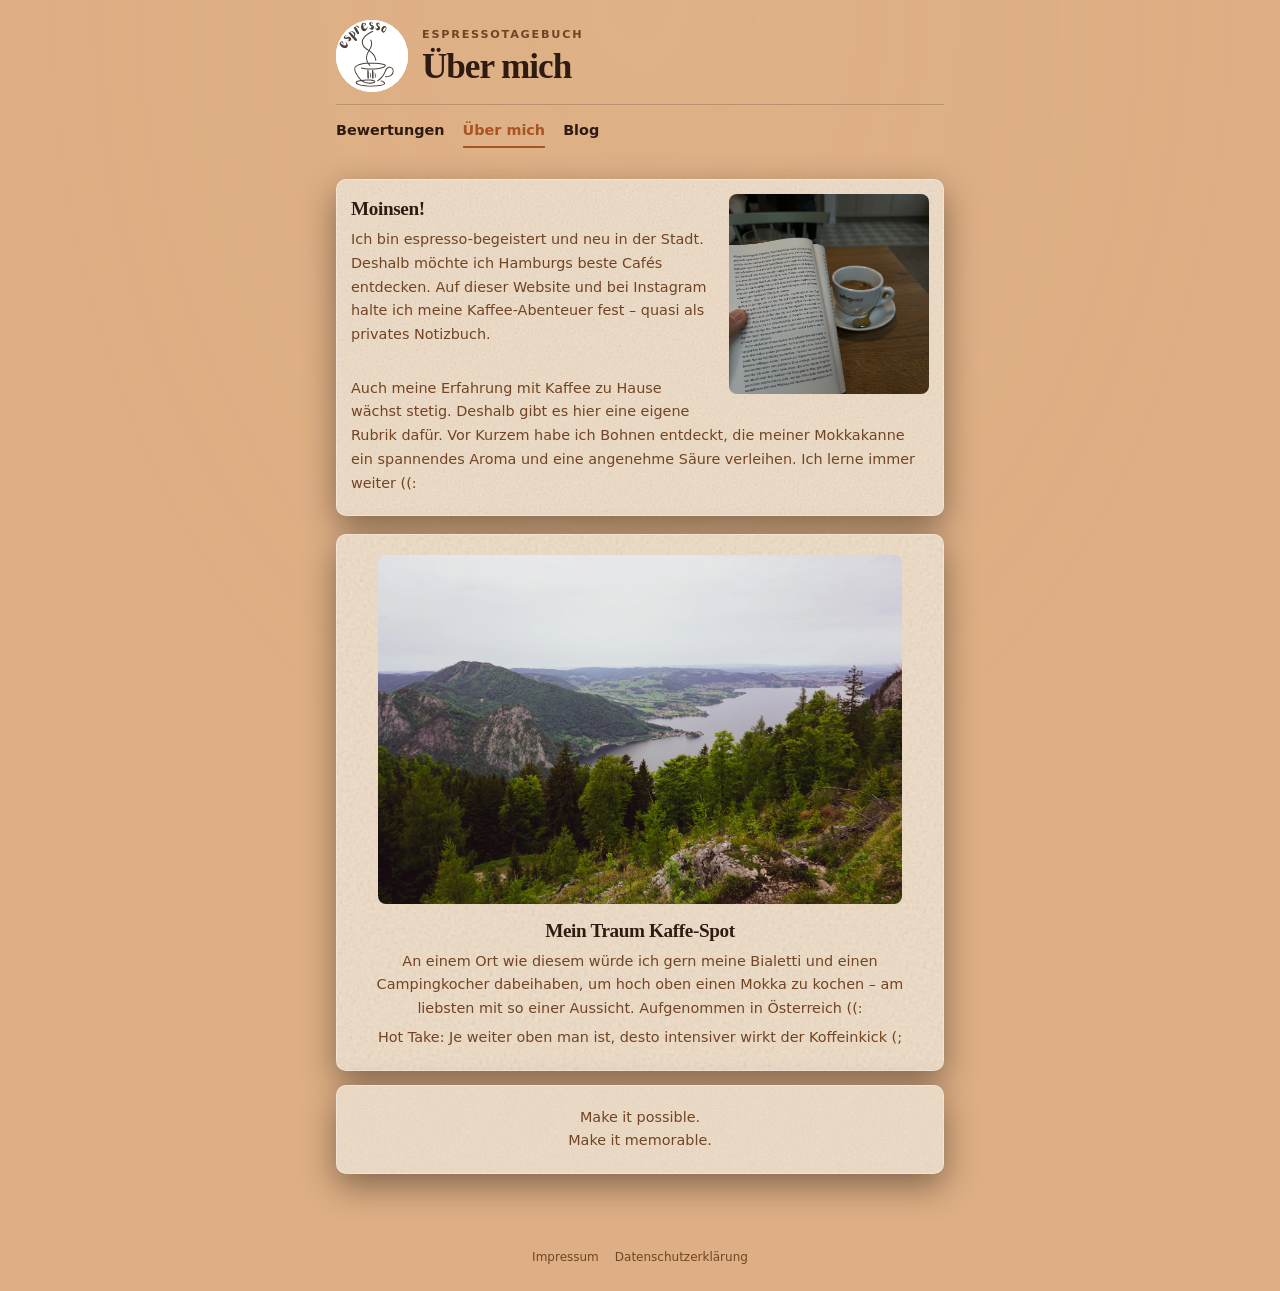
==== commit 91552998: "008 - background sync across all pages" ====
--- a/about.html
+++ b/about.html
@@ -7,6 +7,7 @@
 <link rel="icon" type="image/svg+xml" href="assets/espresso.svg?v=20261008-2301" sizes="any">
 <link rel="icon" type="image/png" href="assets/espresso.png?v=20261008-2301" sizes="128x128">
 <link rel="stylesheet" href="assets/css/styles.css">
+<script src="assets/js/background.js"></script>
 </head>
 <body>
 <main>
--- a/assets/css/styles.css
+++ b/assets/css/styles.css
@@ -104,6 +104,7 @@
   opacity: 0.2;
   pointer-events: none;
   animation: background-breathe 3s ease-in-out infinite alternate;
+  animation-delay: var(--background-animation-delay, 0s);
 }
 
 @keyframes background-breathe {
@@ -339,9 +340,7 @@
 }
 
 .about-intro {
-  display: flex;
-  align-items: center;
-  gap: 16px;
+  display: flow-root;
   margin-bottom: 18px;
   padding: 14px;
   border: 1px solid rgb(67 57 47 / 18%);
@@ -350,12 +349,18 @@
 }
 
 .about-intro img {
-  flex: 0 0 clamp(68px, 18vw, 112px);
-  width: clamp(68px, 18vw, 112px);
-  height: clamp(68px, 18vw, 112px);
+  float: right;
+  width: min(30vw, 30vh, 200px);
+  max-width: 100%;
+  height: auto;
+  margin: 0 0 12px 16px;
   aspect-ratio: 1;
   border-radius: 8px;
   object-fit: cover;
+}
+
+.about-intro > div {
+  min-width: 0;
 }
 
 .about-intro h2 {
@@ -887,7 +892,7 @@
 .entry-thumb {
   flex: 0 0 54px;
   width: 54px;
-  height: 62px;
+  height: 54px;
   border-radius: 6px;
   object-fit: cover;
 }
@@ -1006,7 +1011,7 @@
   .entry-thumb {
     flex-basis: 46px;
     width: 46px;
-    height: 56px;
+    height: 46px;
   }
 
   .entry-heading {
@@ -1088,11 +1093,6 @@
     border-radius: 8px;
   }
 
-  .about-intro {
-    align-items: flex-start;
-    gap: 12px;
-  }
-
   th,
   td {
     padding: 8px 9px;
